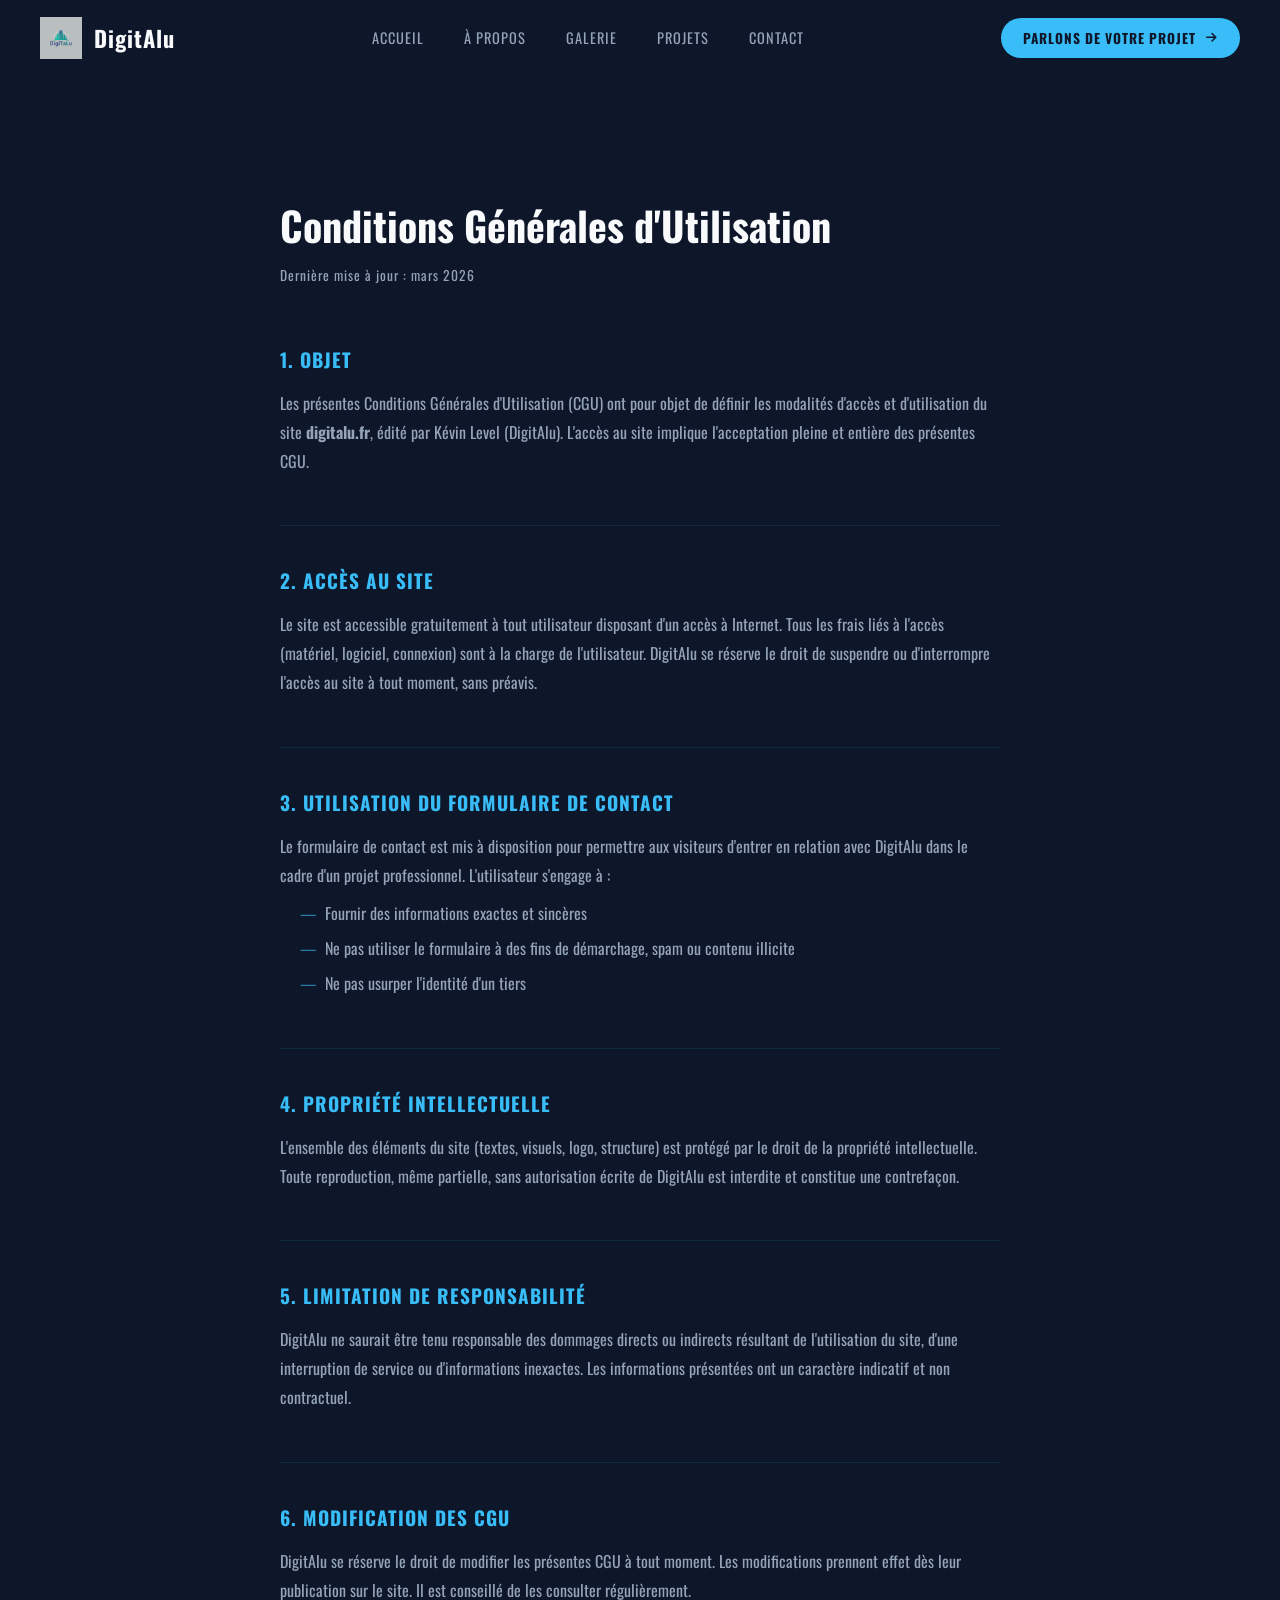
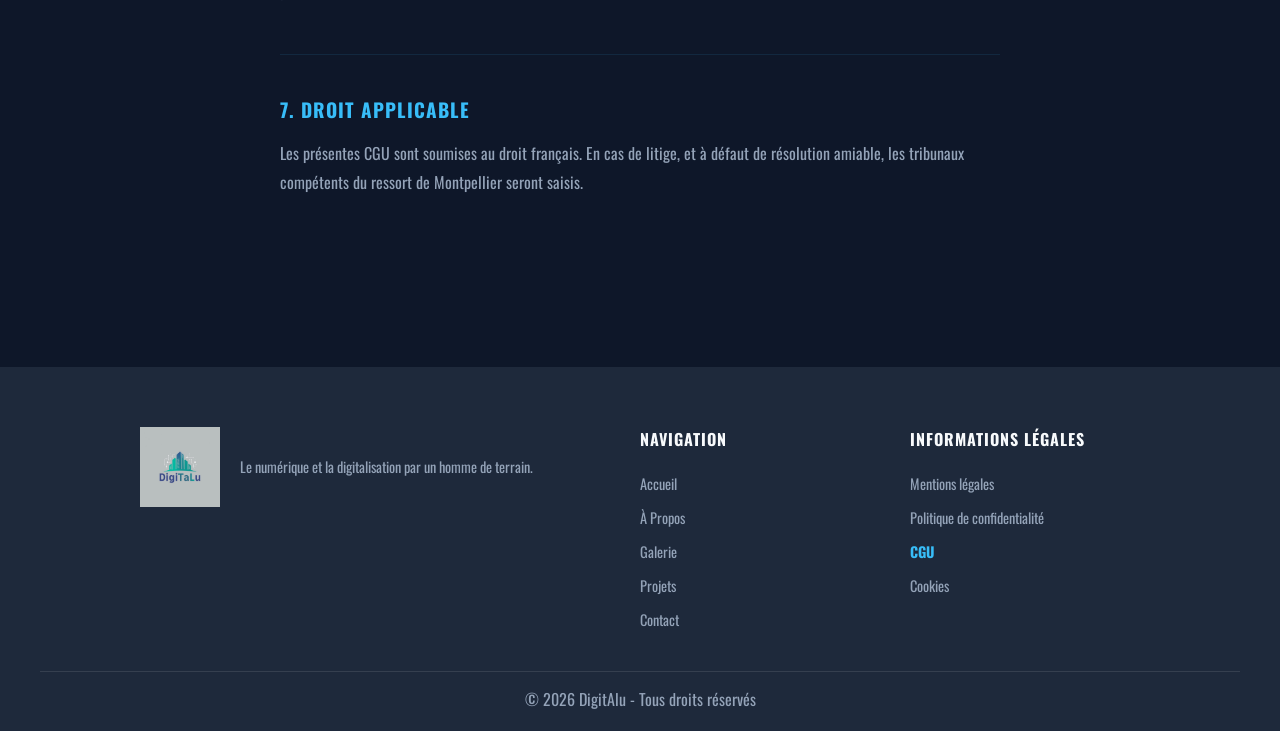
==== Info-Legales/cgu.html @ dfb1aac0 "mise a jour, creation Galerie et creation projet" ====
<!DOCTYPE html>
<html lang="fr">
  <head>
    <meta charset="UTF-8">
    <meta name="viewport" content="width=device-width, initial-scale=1.0">
    <meta name="description" content="Politique de confidentialité de DigitAlu">
    <title>Politique de Confidentialité - DigitAlu</title>
    <link href="https://fonts.googleapis.com/css2?family=Oswald:wght@400;700&display=swap" rel="stylesheet">
    <link rel="stylesheet" href="../Css/style.css">
    <link rel="stylesheet" href="https://cdnjs.cloudflare.com/ajax/libs/font-awesome/6.5.0/css/all.min.css">
    <script src="../Js/script.js" defer></script>
  </head>
<body>
<!-- NAVBAR -->
<header class="navbar" id="navbar">
    <div class="navbar-inner">
        <a href="../index.html" class="navbar-logo">
            <img src="../LOGO/logo-digitalu.png" alt="DigitAlu">
            <span class="navbar-logo-text">DigitAlu</span>
        </a>
        <nav class="navbar-nav">
            <a href="../index.html" class="nav-link">Accueil</a>
            <a href="../Pages/a-propos.html" class="nav-link">À Propos</a>
            <a href="../Pages/galerie.html" class="nav-link">Galerie</a>
            <a href="../Pages/projets.html" class="nav-link">Projets</a>
            <a href="../Pages/contact.html" class="nav-link">Contact</a>
        </nav>
        <div class="navbar-right">
            <a href="contact.html" class="navbar-cta">
                <span>Parlons de votre projet</span>
                <i class="fas fa-arrow-right"></i>
            </a>
            <button class="navbar-burger" id="navBurger" aria-label="Menu">
                <span></span><span></span><span></span>
            </button>
        </div>
    </div>
    <div class="navbar-mobile" id="navMobile">
        <a href="../index.html" class="nav-link-mobile">Accueil</a>
        <a href="../Pages/a-propos.html" class="nav-link-mobile">À Propos</a>
        <a href="../Pages/galerie.html" class="nav-link-mobile">Galerie</a>
        <a href="../Pages/projets.html" class="nav-link-mobile">Projets</a>
        <a href="../Pages/contact.html" class="nav-link-mobile">Contact</a>
        <a href="../Pages/contact.html" class="navbar-cta-mobile">Parlons de votre projet →</a>
    </div>
</header>

<main>
    <section class="legal-page">
        <h1>Conditions Générales d'Utilisation</h1>
        <p class="legal-date">Dernière mise à jour : mars 2026</p>
 
        <div class="legal-block">
            <h2>1. Objet</h2>
            <p>Les présentes Conditions Générales d'Utilisation (CGU) ont pour objet de définir les modalités d'accès et d'utilisation du site <strong>digitalu.fr</strong>, édité par Kévin Level (DigitAlu). L'accès au site implique l'acceptation pleine et entière des présentes CGU.</p>
        </div>
 
        <div class="legal-block">
            <h2>2. Accès au site</h2>
            <p>Le site est accessible gratuitement à tout utilisateur disposant d'un accès à Internet. Tous les frais liés à l'accès (matériel, logiciel, connexion) sont à la charge de l'utilisateur. DigitAlu se réserve le droit de suspendre ou d'interrompre l'accès au site à tout moment, sans préavis.</p>
        </div>
 
        <div class="legal-block">
            <h2>3. Utilisation du formulaire de contact</h2>
            <p>Le formulaire de contact est mis à disposition pour permettre aux visiteurs d'entrer en relation avec DigitAlu dans le cadre d'un projet professionnel. L'utilisateur s'engage à :</p>
            <ul>
                <li>Fournir des informations exactes et sincères</li>
                <li>Ne pas utiliser le formulaire à des fins de démarchage, spam ou contenu illicite</li>
                <li>Ne pas usurper l'identité d'un tiers</li>
            </ul>
        </div>
 
        <div class="legal-block">
            <h2>4. Propriété intellectuelle</h2>
            <p>L'ensemble des éléments du site (textes, visuels, logo, structure) est protégé par le droit de la propriété intellectuelle. Toute reproduction, même partielle, sans autorisation écrite de DigitAlu est interdite et constitue une contrefaçon.</p>
        </div>
 
        <div class="legal-block">
            <h2>5. Limitation de responsabilité</h2>
            <p>DigitAlu ne saurait être tenu responsable des dommages directs ou indirects résultant de l'utilisation du site, d'une interruption de service ou d'informations inexactes. Les informations présentées ont un caractère indicatif et non contractuel.</p>
        </div>
 
        <div class="legal-block">
            <h2>6. Modification des CGU</h2>
            <p>DigitAlu se réserve le droit de modifier les présentes CGU à tout moment. Les modifications prennent effet dès leur publication sur le site. Il est conseillé de les consulter régulièrement.</p>
        </div>
 
        <div class="legal-block">
            <h2>7. Droit applicable</h2>
            <p>Les présentes CGU sont soumises au droit français. En cas de litige, et à défaut de résolution amiable, les tribunaux compétents du ressort de Montpellier seront saisis.</p>
        </div>
    </section>
</main>

<footer>
  <div class="footer-grid">
    <div class="footer-brand">
      <img src="../LOGO/logo-digitalu.png" alt="Logo DigitAlu">
      <p>Le numérique et la digitalisation par un homme de terrain.</p>
    </div>
    <div class="footer-links">
      <h3>Navigation</h3>
      <ul>
        <li><a href="../index.html">Accueil</a></li>
        <li><a href="../Pages/a-propos.html">À Propos</a></li>
        <li><a href="../Pages/galerie.html">Galerie</a></li>
        <li><a href="../Pages/projets.html">Projets</a></li>
        <li><a href="../Pages/contact.html">Contact</a></li>
      </ul>
    </div>
    <div class="footer-legal">
      <h3>Informations légales</h3>
      <ul>
        <li><a href="mention-legales.html">Mentions légales</a></li>
        <li><a href="politique-confidentialite.html">Politique de confidentialité</a></li>
        <li><a href="cgu.html" class="active">CGU</a></li>
        <li><a href="cookies.html">Cookies</a></li>
      </ul>
    </div>
  </div>
  <div class="footer-bottom">
    <p>© 2026 DigitAlu - Tous droits réservés</p>
  </div>
</footer>

</body>
</html>
---- Css/style.css ----
/* ===== RÉINITIALISATION & BASE ===== */
* {
    margin: 0;
    padding: 0;
    box-sizing: border-box;
}

:root {
    --bg-primary: #0F172A;
    --bg-secondary: #1E293B;
    --accent: #38BDF8;
    --text-primary: #F8FAFC;
    --text-secondary: #94A3B8;
}

body {
    background-color: var(--bg-primary);
    color: var(--text-primary);
}

img {
    max-width: 100%;
    height: auto;
}

/* ===== NAVBAR ===== */
.navbar {
    position: fixed;
    top: 0;
    left: 0;
    right: 0;
    z-index: 999;
    padding: 0 40px;
    transition: all 0.4s ease;
    background: transparent;
}

.navbar.scrolled {
    background: rgba(15, 23, 42, 0.85);
    backdrop-filter: blur(20px);
    -webkit-backdrop-filter: blur(20px);
    border-bottom: 1px solid rgba(56, 189, 248, 0.15);
    box-shadow: 0 4px 30px rgba(0, 0, 0, 0.3);
}

.navbar-inner {
    display: flex;
    align-items: center;
    justify-content: space-between;
    height: 75px;
    max-width: 1200px;
    margin: 0 auto;
}

.navbar-logo {
    display: flex;
    align-items: center;
    gap: 12px;
    text-decoration: none;
    transition: opacity 0.3s ease;
}

.navbar-logo:hover { opacity: 0.8; }

.navbar-logo img {
    width: 42px;
    height: 42px;
    object-fit: contain;
}

.navbar-logo-text {
    font-family: 'Oswald', sans-serif;
    font-size: 1.4rem;
    font-weight: 700;
    color: var(--text-primary);
    letter-spacing: 1px;
}

.navbar-nav {
    display: flex;
    align-items: center;
    gap: 8px;
}

.nav-link {
    position: relative;
    font-family: 'Oswald', sans-serif;
    font-size: 0.9rem;
    letter-spacing: 1px;
    color: var(--text-secondary);
    text-decoration: none;
    padding: 8px 16px;
    border-radius: 8px;
    transition: all 0.3s ease;
    text-transform: uppercase;
}

.nav-link::after {
    content: '';
    position: absolute;
    bottom: 2px;
    left: 50%;
    transform: translateX(-50%);
    width: 0;
    height: 2px;
    background: var(--accent);
    border-radius: 2px;
    transition: width 0.3s ease;
}

.nav-link:hover {
    color: var(--text-primary);
    background: rgba(56, 189, 248, 0.08);
}

.nav-link:hover::after,
.nav-link.active::after { width: 60%; }

.nav-link.active { color: var(--text-primary); }

.navbar-right {
    display: flex;
    align-items: center;
    gap: 20px;
}

.navbar-cta {
    display: inline-flex;
    align-items: center;
    gap: 10px;
    font-family: 'Oswald', sans-serif;
    font-size: 0.85rem;
    font-weight: 700;
    letter-spacing: 1px;
    text-transform: uppercase;
    text-decoration: none;
    color: var(--bg-primary);
    background: var(--accent);
    padding: 10px 22px;
    border-radius: 30px;
    transition: all 0.3s ease;
    white-space: nowrap;
}

.navbar-cta i {
    font-size: 0.75rem;
    transition: transform 0.3s ease;
}

.navbar-cta:hover {
    background: #fff;
    box-shadow: 0 0 20px rgba(56, 189, 248, 0.5);
    transform: translateY(-2px);
}

.navbar-cta:hover i { transform: translateX(4px); }

.navbar-burger {
    display: none;
    flex-direction: column;
    gap: 5px;
    background: none;
    border: none;
    cursor: pointer;
    padding: 5px;
}

.navbar-burger span {
    display: block;
    width: 24px;
    height: 2px;
    background: var(--text-primary);
    border-radius: 2px;
    transition: all 0.3s ease;
}

.navbar-burger.open span:nth-child(1) { transform: translateY(7px) rotate(45deg); }
.navbar-burger.open span:nth-child(2) { opacity: 0; }
.navbar-burger.open span:nth-child(3) { transform: translateY(-7px) rotate(-45deg); }

.navbar-mobile {
    display: none;
    flex-direction: column;
    padding: 20px 0;
    border-top: 1px solid rgba(56, 189, 248, 0.15);
    animation: slideDown 0.3s ease;
}

.navbar-mobile.open { display: flex; }

@keyframes slideDown {
    from { opacity: 0; transform: translateY(-10px); }
    to { opacity: 1; transform: translateY(0); }
}

.nav-link-mobile {
    font-family: 'Oswald', sans-serif;
    font-size: 1.1rem;
    letter-spacing: 2px;
    text-transform: uppercase;
    text-decoration: none;
    color: var(--text-secondary);
    padding: 14px 20px;
    border-radius: 8px;
    transition: all 0.3s ease;
}

.nav-link-mobile:hover,
.nav-link-mobile.active {
    color: var(--text-primary);
    background: rgba(56, 189, 248, 0.08);
}

.navbar-cta-mobile {
    font-family: 'Oswald', sans-serif;
    font-size: 1rem;
    font-weight: 700;
    letter-spacing: 1px;
    text-decoration: none;
    color: var(--accent);
    padding: 14px 20px;
    margin-top: 10px;
    border: 1px solid var(--accent);
    border-radius: 30px;
    text-align: center;
    transition: all 0.3s ease;
}

.navbar-cta-mobile:hover {
    background: var(--accent);
    color: var(--bg-primary);
}

/* ===== MAIN ===== */
main {
    background-image: url('../Fond ecran/3d-rendering-abstract-building.jpg');
    background-size: cover;
    background-position: center;
    background-color: rgba(15, 23, 42, 0.7);
    background-blend-mode: overlay;
    background-attachment: fixed;
    padding-top: 75px;
}

/* ===== HERO ===== */
.hero {
    min-height: 80vh;
    display: flex;
    align-items: center;
    justify-content: center;
    padding-top: 75px;
}

.hero h1 {
    font-size: 3rem;
    font-family: 'Oswald', sans-serif;
    font-weight: 700;
    line-height: 1.3;
    text-align: center;
    color: var(--text-primary);
}

.hero-content {
    display: flex;
    flex-direction: column;
    align-items: center;
    max-width: 800px;
    text-align: center;
    padding: 40px;
    border-radius: 15px;
    border: 1px solid rgba(241, 241, 241, 0.8);
    background-color: rgba(30, 41, 59, 0.8);
    box-shadow: 0 4px 20px rgba(0, 0, 0, 0.3);
}

.hero-subtitle {
    font-size: 1.2rem;
    font-family: 'Oswald', sans-serif;
    color: var(--text-secondary);
    margin-top: 15px;
}

.btn-cta {
    display: inline-block;
    font-family: 'Oswald', sans-serif;
    margin-top: 40px;
    padding: 15px 35px;
    border: 2px solid transparent;
    background-color: lightslategray;
    color: var(--bg-primary);
    border-radius: 30px;
    text-decoration: none;
    font-weight: 700;
    font-size: 1rem;
    transition: all 0.3s ease;
}

.btn-cta:hover {
    background-color: transparent;
    border: 2px solid var(--accent);
    color: var(--accent);
}

.cta-section {
    display: flex;
    justify-content: center;
    padding: 60px 20px 80px;
}

/* ===== STATS ===== */
.stats {
    padding: 80px 40px;
    width: 100%;
}

.stats-grid {
    display: grid;
    grid-template-columns: repeat(4, 1fr);
    grid-auto-rows: 160px;
    justify-content: center;
    gap: 30px;
    max-width: 1000px;
    margin: 0 auto;
    width: 100%;
}

.stat-card:nth-child(1),
.stat-card:nth-child(2),
.stat-card:nth-child(3),
.stat-card:nth-child(4) {
    grid-column: span 2;
    grid-row: auto;
}

.stat-card {
    display: flex;
    flex-direction: column;
    justify-content: center;
    height: 100%;
    align-items: center;
    text-align: center;
    padding: 30px 20px;
    border-radius: 15px;
    border: 1px solid rgba(241, 241, 241, 0.8);
    transition: all 0.3s ease;
    background-color: rgba(30, 41, 59, 0.8);
    box-shadow: 0 4px 20px rgba(0, 0, 0, 0.3);
}

.stat-card:hover {
    box-shadow: 0 0 20px rgba(56, 189, 248, 0.3);
    transform: translateY(-10px);
    border-color: var(--accent);
}

.stat-icon { font-size: 2.5rem; margin-bottom: 15px; }

.stat-number {
    font-size: 1.8rem;
    font-family: 'Oswald', sans-serif;
    font-weight: 700;
    color: var(--text-primary);
}

.stat-label {
    font-size: 0.9rem;
    font-family: 'Oswald', sans-serif;
    color: var(--text-secondary);
    margin-top: 8px;
}

/* ===== SERVICES ===== */
.services {
    padding: 80px 40px;
    width: 100%;
}

.services h2 {
    font-family: 'Oswald', sans-serif;
    font-size: 2rem;
    text-align: center;
    margin-bottom: 50px;
    color: var(--text-primary);
}

.service-grid {
    display: grid;
    grid-template-columns: repeat(4, 1fr);
    grid-auto-rows: minmax(200px, auto);
    gap: 30px;
    max-width: 1000px;
    margin: 0 auto;
    width: 100%;
}

.service-card:nth-child(1) { grid-column: span 2; }
.service-card:nth-child(2) { grid-row: span 2; }
.service-card:nth-child(3) { grid-row: span 2; }
.service-card:nth-child(4) { grid-column: span 2; }

.service-card {
    display: flex;
    flex-direction: column;
    justify-content: center;
    align-items: center;
    text-align: center;
    height: 100%;
    padding: 30px 20px;
    border-radius: 15px;
    border: 1px solid rgba(241, 241, 241, 0.8);
    transition: all 0.3s ease;
    background-color: rgba(30, 41, 59, 0.8);
    box-shadow: 0 4px 20px rgba(0, 0, 0, 0.3);
}

.service-card:hover {
    box-shadow: 0 0 20px rgba(56, 189, 248, 0.3);
    transform: translateY(-10px);
    border-color: var(--accent);
}

.service-icon { font-size: 2.5rem; margin-bottom: 15px; }

.service-card h3 {
    font-family: 'Oswald', sans-serif;
    font-size: 1.2rem;
    color: var(--text-primary);
    margin-bottom: 10px;
}

.service-card p {
    font-family: 'Oswald', sans-serif;
    font-size: 0.9rem;
    color: var(--text-secondary);
    line-height: 1.6;
}

.service-card a {
    text-decoration: none;
    color: var(--text-primary);
    font-weight: bold;
    display: inline-block;
    margin-top: 10px;
    transition: 0.3s;
}

.service-card a:hover {
    color: #ffffff;
    transform: translate(5px);
}

.service-link {
    text-decoration: none;
    color: var(--text-primary);
    font-weight: bold;
    display: inline-flex;
    align-items: center;
    gap: 8px;
    transition: 0.3s;
}

.service-link:hover {
    color: #fff;
    transform: translateX(5px);
}

/* ===== FOOTER ===== */
footer {
    background-color: var(--bg-secondary);
    padding: 60px 40px 20px;
}

.footer-grid {
    display: grid;
    align-items: start;
    grid-template-columns: 2fr 1fr 1fr;
    gap: 40px;
    max-width: 1000px;
    margin: 0 auto;
}

.footer-brand {
    display: flex;
    flex-direction: row;
    align-items: center;
    gap: 20px;
}

.footer-brand img {
    width: 80px;
    height: 80px;
    object-fit: contain;
}

.footer-brand p {
    color: var(--text-secondary);
    font-family: 'Oswald', sans-serif;
    font-size: 0.9rem;
    line-height: 1.6;
}

.footer-links h3,
.footer-legal h3 {
    color: var(--text-primary);
    font-family: 'Oswald', sans-serif;
    font-size: 1rem;
    margin-bottom: 20px;
    text-transform: uppercase;
    letter-spacing: 1px;
}

.footer-links ul,
.footer-legal ul {
    list-style: none;
    font-family: 'Oswald', sans-serif;
    display: flex;
    flex-direction: column;
    gap: 10px;
}

.footer-links a,
.footer-legal a {
    color: var(--text-secondary);
    text-decoration: none;
    font-size: 0.9rem;
    transition: color 0.3s ease;
}

.footer-links a:hover,
.footer-legal a:hover { color: var(--accent); }

.footer-links ul li a.active,
.footer-legal ul li a.active {
    color: var(--accent);
    font-weight: 700;
    text-decoration: none;
}

.footer-bottom {
    text-align: center;
    font-family: 'Oswald', sans-serif;
    padding-top: 15px;
    margin-top: 40px;
    color: var(--text-secondary);
    border-top: 1px solid rgba(255, 255, 255, 0.1);
}

/* ===== CONTACT ===== */
.contact {
    display: flex;
    flex-direction: column;
    align-items: center;
    padding: 120px 20px 40px;
    min-height: 80vh;
    font-family: 'Oswald', sans-serif;
}

#contactForm {
    width: 100%;
    max-width: 600px;
    padding: 40px;
    border-radius: 15px;
    border: 1px solid rgba(255, 255, 255, 0.1);
    box-shadow: 0 10px 30px rgba(0, 0, 0, 0.5);
}

.input-group {
    font-family: 'Oswald', sans-serif;
    position: relative;
    width: 100%;
    margin-bottom: 35px;
}

.input-group textarea {
    width: 100%;
    padding: 15px;
    min-height: 150px;
    overflow-y: hidden;
    resize: none;
    display: block;
    box-sizing: border-box;
}

.input-group input,
.input-group textarea,
.input-group select {
    width: 100%;
    padding: 15px;
    border: 1px solid rgba(255, 255, 255, 0.1);
    border-radius: 8px;
    color: black;
    font-size: 1rem;
    outline: none;
    transition: 0.3s ease;
    font-family: 'Oswald', sans-serif;
}

.input-group label {
    position: absolute;
    left: 15px;
    top: 50%;
    transform: translateY(-50%);
    color: #94A3B8;
    font-size: 1rem;
    transition: all 0.3s ease;
    pointer-events: none;
}

.input-group textarea ~ label { top: 25px; }

.input-group input:focus ~ label,
.input-group input:not(:placeholder-shown) ~ label,
.input-group textarea:focus ~ label,
.input-group textarea:not(:placeholder-shown) ~ label,
.input-group select:focus ~ label,
.input-group select:not([value=""]):valid ~ label {
    top: -12px;
    left: 10px;
    font-size: 1rem;
    color: white;
    padding: 0 5px;
}

#contactForm input:focus,
#contactForm select:focus,
#contactForm textarea:focus {
    outline: none;
    border-color: var(--accent);
    box-shadow: 0 0 8px rgba(56, 189, 248, 0.3);
}

#contactForm .input-group:last-child {
    display: flex;
    justify-content: center;
}

.btn-contact {
    position: relative;
    width: 200px;
    height: 80px;
    overflow: visible;
    transition: all 0.3s ease;
}

.btn-contact:hover {
    font-size: 0;
    background-color: transparent;
    border: none;
}

.btn-contact:hover::after {
    content: '✉️';
    font-size: 4rem;
    position: absolute;
    top: 50%;
    left: 50%;
    transform: translate(-50%, -50%);
}

.btn-text { transition: opacity 0.3s ease; }
.btn-contact:hover .btn-text { opacity: 0; }
.btn-contact.sending::after { display: none; }
.btn-contact.sending:hover::after { display: none; }
.btn-contact.sent:hover::after { display: none; }
.btn-contact.sent:hover .btn-text { opacity: 1; }
.btn-contact.sent:hover { font-size: 1rem; background-color: lightslategray; border: 2px solid transparent; }
.btn-contact.sending { background-color: transparent; border: none; }
.btn-contact.sent { background-color: lightslategray; border: 2px solid transparent; font-size: 1rem; }

.rgpd-group {
    display: flex;
    flex-direction: row;
    align-items: flex-start;
    gap: 10px;
}

.rgpd-group input[type="checkbox"] {
    appearance: none;
    width: 16px;
    height: 16px;
    min-width: 16px;
    border: 2px solid var(--accent);
    border-radius: 5px;
    cursor: pointer;
    margin-top: 2px;
    transition: all 0.3s ease;
}

.rgpd-group input[type="checkbox"]:checked {
    background-color: var(--accent);
    border-color: var(--accent);
}

.rgpd-group input[type="checkbox"]:checked::after {
    content: '\2713';
    display: flex;
    justify-content: center;
    align-items: center;
    color: var(--bg-primary);
    font-size: 12px;
    font-weight: bold;
    line-height: 16px;
    text-align: center;
}

.rgpd-group label {
    position: static;
    transform: none;
    font-size: 0.85rem;
    color: var(--text-secondary);
    cursor: pointer;
}

/* ===== A PROPOS ===== */
.accent { color: var(--accent); }

.about-hero {
    display: grid;
    grid-template-columns: 1fr 1fr;
    gap: 60px;
    align-items: center;
    padding: 80px 60px;
    max-width: 1200px;
    margin: 0 auto;
}

.about-hero-tag {
    font-family: 'Oswald', sans-serif;
    font-size: 0.8rem;
    letter-spacing: 4px;
    text-transform: uppercase;
    color: var(--accent);
    margin-bottom: 20px;
    border: 1px solid rgba(56, 189, 248, 0.3);
    display: inline-block;
    padding: 6px 14px;
    border-radius: 20px;
}

.about-hero-content h1 {
    font-family: 'Oswald', sans-serif;
    font-size: 2.8rem;
    font-weight: 700;
    line-height: 1.2;
    color: var(--text-primary);
    margin-bottom: 20px;
}

.about-hero-content p {
    font-family: 'Oswald', sans-serif;
    font-size: 1rem;
    color: var(--text-secondary);
    line-height: 1.8;
    margin-bottom: 40px;
}

.about-hero-stats {
    display: flex;
    align-items: center;
    gap: 25px;
}

.about-stat {
    display: flex;
    flex-direction: column;
    align-items: center;
}

.about-stat-number {
    font-family: 'Oswald', sans-serif;
    font-size: 2.5rem;
    font-weight: 700;
    color: var(--accent);
}

.about-stat-label {
    font-family: 'Oswald', sans-serif;
    font-size: 0.75rem;
    color: var(--text-secondary);
    text-transform: uppercase;
    letter-spacing: 1px;
}

.about-stat-divider {
    width: 1px;
    height: 40px;
    background: rgba(56, 189, 248, 0.3);
}

.about-hero-visual {
    display: grid;
    grid-template-columns: 1fr 1fr;
    gap: 15px;
}

.about-hero-card {
    display: flex;
    flex-direction: column;
    align-items: center;
    justify-content: center;
    text-align: center;
    padding: 25px 15px;
    border-radius: 15px;
    border: 1px solid rgba(255, 255, 255, 0.1);
    background: rgba(30, 41, 59, 0.8);
    transition: all 0.3s ease;
    gap: 8px;
}

.about-hero-card:hover {
    transform: translateY(-5px);
    border-color: var(--accent);
    box-shadow: 0 0 20px rgba(56, 189, 248, 0.2);
}

.accent-card {
    background: rgba(56, 189, 248, 0.1);
    border-color: rgba(56, 189, 248, 0.3);
}

.about-card-icon { font-size: 2rem; }

.about-hero-card p {
    font-family: 'Oswald', sans-serif;
    font-size: 0.85rem;
    color: var(--text-primary);
    font-weight: 600;
}

.about-hero-card span {
    font-family: 'Oswald', sans-serif;
    font-size: 0.75rem;
    color: var(--accent);
}

.about-vision-new {
    padding: 80px 60px;
    background: rgba(56, 189, 248, 0.05);
    border-top: 1px solid rgba(56, 189, 248, 0.1);
    border-bottom: 1px solid rgba(56, 189, 248, 0.1);
}

.vision-quote {
    max-width: 800px;
    margin: 0 auto;
    text-align: center;
    position: relative;
}

.vision-quote-mark {
    font-family: 'Oswald', sans-serif;
    font-size: 8rem;
    color: var(--accent);
    opacity: 0.2;
    line-height: 0.5;
    margin-bottom: 20px;
}

.vision-quote p {
    font-family: 'Oswald', sans-serif;
    font-size: 1.3rem;
    color: var(--text-primary);
    line-height: 1.8;
    margin-bottom: 30px;
}

.vision-quote strong { color: var(--accent); }

.vision-signature {
    font-family: 'Oswald', sans-serif;
    font-size: 0.9rem;
    color: var(--text-secondary);
    letter-spacing: 2px;
}

.about-timeline {
    padding: 80px 60px;
    max-width: 900px;
    margin: 0 auto;
}

.about-timeline h2 {
    font-family: 'Oswald', sans-serif;
    font-size: 2rem;
    color: var(--text-primary);
    text-align: center;
    margin-bottom: 60px;
}

.timeline {
    position: relative;
    padding-left: 40px;
}

.timeline::before {
    content: '';
    position: absolute;
    left: 10px;
    top: 0;
    bottom: 0;
    width: 2px;
    background: linear-gradient(to bottom, var(--accent), rgba(56, 189, 248, 0.1));
}

.timeline-item {
    position: relative;
    margin-bottom: 50px;
}

.timeline-dot {
    position: absolute;
    left: -35px;
    top: 5px;
    width: 14px;
    height: 14px;
    border-radius: 50%;
    background: var(--bg-secondary);
    border: 2px solid var(--accent);
    transition: all 0.3s ease;
}

.timeline-dot.active {
    background: var(--accent);
    box-shadow: 0 0 15px rgba(56, 189, 248, 0.6);
}

.timeline-item:hover .timeline-dot {
    background: var(--accent);
    box-shadow: 0 0 10px rgba(56, 189, 248, 0.4);
}

.timeline-date {
    font-family: 'Oswald', sans-serif;
    font-size: 0.8rem;
    letter-spacing: 2px;
    color: var(--accent);
    text-transform: uppercase;
    margin-bottom: 8px;
    display: block;
}

.timeline-content h3 {
    font-family: 'Oswald', sans-serif;
    font-size: 1.2rem;
    color: var(--text-primary);
    margin-bottom: 10px;
}

.timeline-content p {
    font-family: 'Oswald', sans-serif;
    font-size: 0.9rem;
    color: var(--text-secondary);
    line-height: 1.7;
}

/* ===== COMPÉTENCES ===== */
.competence {
    font-family: 'Oswald', sans-serif;
    padding: 80px 40px;
    width: 100%;
    max-width: 1200px;
    margin: 0 auto;
}

.competence h2 {
    font-size: 2.5rem;
    text-align: center;
    width: 100%;
    margin-bottom: 50px;
    display: block;
}

.competence-group { margin-bottom: 60px; }

.competence h3 {
    font-family: 'Oswald', sans-serif;
    font-size: 1.2rem;
    color: var(--text-secondary);
    letter-spacing: 2px;
    text-transform: uppercase;
    margin-bottom: 30px;
    text-align: center;
}

.competence-grid {
    display: grid;
    grid-template-columns: repeat(4, 1fr);
    gap: 30px;
    max-width: 700px;
    margin: 0 auto;
}

.competence-wrapper {
    display: flex;
    flex-direction: column;
    align-items: center;
    gap: 10px;
}

.competence-wrapper p {
    font-family: 'Oswald', sans-serif;
    font-size: 0.75rem;
    color: var(--text-secondary);
    letter-spacing: 1px;
    text-align: center;
}

.competence-card {
    display: flex;
    justify-content: center;
    align-items: center;
    height: 90px;
    width: 90px;
    border-radius: 50%;
    border: 1px solid rgba(56, 189, 248, 0.2);
    transition: all 0.3s ease;
    background: linear-gradient(135deg, rgba(56, 189, 248, 0.1), rgba(30, 41, 59, 0.9));
}

.competence-card i { font-size: 36px; }

.competence-card:hover {
    box-shadow: 0 0 20px rgba(56, 189, 248, 0.3);
    transform: translateY(-5px);
    border-color: var(--accent);
}

.work-grid {
    display: grid;
    grid-template-columns: repeat(5, 1fr);
    gap: 30px;
    max-width: 900px;
    margin: 0 auto;
}

.work-wrapper {
    display: flex;
    flex-direction: column;
    align-items: center;
    gap: 10px;
}

.work-wrapper p {
    font-family: 'Oswald', sans-serif;
    font-size: 0.7rem;
    color: var(--text-secondary);
    letter-spacing: 1px;
    text-align: center;
}

.work-card {
    display: flex;
    justify-content: center;
    align-items: center;
    height: 90px;
    width: 90px;
    border-radius: 50%;
    border: 1px solid rgba(56, 189, 248, 0.2);
    transition: all 0.3s ease;
    background: linear-gradient(135deg, rgba(56, 189, 248, 0.1), rgba(30, 41, 59, 0.9));
    overflow: hidden;
}

.work-card img {
    width: 50px;
    height: 50px;
    object-fit: contain;
}

.work-card:hover {
    box-shadow: 0 0 20px rgba(56, 189, 248, 0.3);
    transform: translateY(-5px);
    border-color: var(--accent);
}

/* ===== BURGER (ancien) ===== */
.burger-menu {
    display: none;
    background: none;
    border: none;
    cursor: pointer;
    padding: 10px;
    z-index: 1100;
}

.burger-line {
    display: block;
    width: 30px;
    height: 3px;
    margin: 6px auto;
    background-color: var(--text-primary);
    border-radius: 3px;
    transition: all 0.3s ease-in-out;
}

/* ===== GALERIE ===== */
.galerie-page {
    padding: 120px 40px 80px;
    max-width: 1200px;
    margin: 0 auto;
}

.galerie-header {
    text-align: center;
    margin-bottom: 60px;
}

.galerie-header h1 {
    font-family: 'Oswald', sans-serif;
    font-size: 2.5rem;
    color: var(--text-primary);
    margin-bottom: 15px;
}

.galerie-header p {
    font-family: 'Oswald', sans-serif;
    font-size: 1rem;
    color: var(--text-secondary);
    max-width: 600px;
    margin: 0 auto;
    line-height: 1.7;
}

.galerie-filtres {
    display: flex;
    flex-wrap: wrap;
    justify-content: center;
    gap: 10px;
    margin-bottom: 50px;
}

.filtre-btn {
    font-family: 'Oswald', sans-serif;
    font-size: 0.85rem;
    letter-spacing: 2px;
    text-transform: uppercase;
    padding: 10px 24px;
    border: 1px solid rgba(56, 189, 248, 0.3);
    background: transparent;
    color: var(--text-secondary);
    cursor: pointer;
    border-radius: 30px;
    transition: all 0.3s ease;
}

.filtre-btn:hover,
.filtre-btn.actif {
    background: var(--accent);
    border-color: var(--accent);
    color: var(--bg-primary);
}

.galerie-grid {
    columns: 3;
    column-gap: 20px;
}

.galerie-item {
    break-inside: avoid;
    margin-bottom: 20px;
    position: relative;
    overflow: hidden;
    border-radius: 8px;
    cursor: pointer;
    border: 1px solid rgba(255, 255, 255, 0.05);
    transition: transform 0.3s ease, box-shadow 0.3s ease;
}

.galerie-item:hover {
    transform: translateY(-4px);
    box-shadow: 0 10px 40px rgba(56, 189, 248, 0.2);
}

.galerie-item img {
    width: 100%;
    height: auto;
    display: block;
    transition: transform 0.4s ease;
}

.galerie-item:hover img { transform: scale(1.04); }

.galerie-overlay {
    position: absolute;
    inset: 0;
    background: linear-gradient(to top, rgba(15, 23, 42, 0.95) 0%, transparent 60%);
    opacity: 0;
    transition: opacity 0.3s ease;
    display: flex;
    flex-direction: column;
    justify-content: flex-end;
    padding: 20px;
}

.galerie-item:hover .galerie-overlay { opacity: 1; }

.galerie-overlay-titre {
    font-family: 'Oswald', sans-serif;
    font-size: 0.95rem;
    color: var(--text-primary);
    letter-spacing: 1px;
    margin-bottom: 6px;
}

.galerie-overlay-tag {
    font-family: 'Oswald', sans-serif;
    font-size: 0.7rem;
    letter-spacing: 3px;
    text-transform: uppercase;
    color: var(--accent);
}

.galerie-overlay-icon {
    position: absolute;
    top: 15px;
    right: 15px;
    width: 36px;
    height: 36px;
    background: rgba(56, 189, 248, 0.2);
    border: 1px solid var(--accent);
    border-radius: 50%;
    display: flex;
    align-items: center;
    justify-content: center;
    color: var(--accent);
    font-size: 0.8rem;
}

.galerie-item.hidden { display: none; }

.lightbox {
    position: fixed;
    inset: 0;
    background: rgba(0, 0, 0, 0.95);
    z-index: 9999;
    display: none;
    align-items: center;
    justify-content: center;
    padding: 20px;
}

.lightbox.open { display: flex; }

.lightbox-inner {
    position: relative;
    max-width: 1000px;
    width: 100%;
    text-align: center;
}

.lightbox-img {
    max-height: 80vh;
    max-width: 100%;
    border-radius: 8px;
    object-fit: contain;
    border: 1px solid rgba(56, 189, 248, 0.2);
}

.lightbox-info { margin-top: 20px; }

.lightbox-titre {
    font-family: 'Oswald', sans-serif;
    font-size: 1.2rem;
    color: var(--text-primary);
    letter-spacing: 2px;
}

.lightbox-tag {
    font-family: 'Oswald', sans-serif;
    font-size: 0.75rem;
    letter-spacing: 3px;
    text-transform: uppercase;
    color: var(--accent);
    margin-top: 6px;
}

.lightbox-close {
    position: fixed;
    top: 20px;
    right: 25px;
    background: none;
    border: 1px solid rgba(255, 255, 255, 0.2);
    color: white;
    font-size: 1.2rem;
    width: 40px;
    height: 40px;
    border-radius: 50%;
    cursor: pointer;
    display: flex;
    align-items: center;
    justify-content: center;
    transition: all 0.3s ease;
}

.lightbox-close:hover {
    border-color: var(--accent);
    color: var(--accent);
}

.lightbox-nav {
    position: fixed;
    top: 50%;
    transform: translateY(-50%);
    background: rgba(56, 189, 248, 0.1);
    border: 1px solid rgba(56, 189, 248, 0.3);
    color: white;
    font-size: 1.2rem;
    width: 48px;
    height: 48px;
    border-radius: 50%;
    cursor: pointer;
    display: flex;
    align-items: center;
    justify-content: center;
    transition: all 0.3s ease;
}

.lightbox-nav:hover {
    background: var(--accent);
    color: var(--bg-primary);
}

.lightbox-prev { left: 20px; }
.lightbox-next { right: 20px; }

.lightbox-compteur {
    font-family: 'Oswald', sans-serif;
    font-size: 0.8rem;
    color: var(--text-secondary);
    letter-spacing: 2px;
    margin-top: 10px;
}

.galerie-vide {
    display: none;
    text-align: center;
    padding: 60px 20px;
    color: var(--text-secondary);
    font-family: 'Oswald', sans-serif;
    letter-spacing: 2px;
}

/* ===== PROJETS ===== */
.projets-page {
    padding: 120px 40px 80px;
    max-width: 1100px;
    margin: 0 auto;
}

.projets-header {
    text-align: center;
    margin-bottom: 70px;
}

.projets-header h1 {
    font-family: 'Oswald', sans-serif;
    font-size: 2.5rem;
    color: var(--text-primary);
    margin-bottom: 15px;
}

.projets-header p {
    font-family: 'Oswald', sans-serif;
    font-size: 1rem;
    color: var(--text-secondary);
    line-height: 1.7;
}

.projets-grid {
    display: flex;
    flex-direction: column;
    gap: 80px;
}

.projet-card {
    display: grid;
    grid-template-columns: 1.2fr 1fr;
    gap: 50px;
    align-items: center;
}

.projet-card:nth-child(even) { direction: rtl; }
.projet-card:nth-child(even) > * { direction: ltr; }

.projet-mockup {
    border-radius: 12px;
    overflow: hidden;
    border: 1px solid rgba(56, 189, 248, 0.2);
    box-shadow: 0 20px 60px rgba(0, 0, 0, 0.4);
    transition: transform 0.3s ease, box-shadow 0.3s ease;
}

.projet-mockup:hover {
    transform: translateY(-6px);
    box-shadow: 0 30px 80px rgba(56, 189, 248, 0.15);
}

.mockup-barre {
    display: flex;
    align-items: center;
    gap: 6px;
    padding: 10px 15px;
    background: rgba(30, 41, 59, 0.95);
    border-bottom: 1px solid rgba(56, 189, 248, 0.1);
}

.mockup-barre span {
    width: 10px;
    height: 10px;
    border-radius: 50%;
}

.mockup-barre span:nth-child(1) { background: #ff5f57; }
.mockup-barre span:nth-child(2) { background: #febc2e; }
.mockup-barre span:nth-child(3) { background: #28c840; }

.mockup-url {
    font-family: 'Oswald', sans-serif;
    font-size: 0.7rem;
    color: var(--text-secondary);
    letter-spacing: 1px;
    margin-left: 10px;
    background: rgba(15, 23, 42, 0.8);
    padding: 3px 12px;
    border-radius: 20px;
    flex: 1;
}

.projet-mockup img {
    width: 100%;
    height: auto;
    display: block;
}

.mockup-wip {
    height: 250px;
    display: flex;
    align-items: center;
    justify-content: center;
    background: rgba(56, 189, 248, 0.03);
}

.wip-contenu {
    text-align: center;
    color: var(--text-secondary);
}

.wip-contenu i {
    font-size: 3rem;
    color: var(--accent);
    margin-bottom: 15px;
    display: block;
    animation: float 3s ease-in-out infinite;
}

@keyframes float {
    0%, 100% { transform: translateY(0); }
    50% { transform: translateY(-10px); }
}

.wip-contenu p {
    font-family: 'Oswald', sans-serif;
    font-size: 0.9rem;
    letter-spacing: 3px;
    text-transform: uppercase;
}

.projet-info {
    display: flex;
    flex-direction: column;
    gap: 20px;
}

.projet-badges {
    display: flex;
    flex-wrap: wrap;
    gap: 8px;
}

.badge {
    font-family: 'Oswald', sans-serif;
    font-size: 0.7rem;
    letter-spacing: 2px;
    text-transform: uppercase;
    padding: 4px 12px;
    border: 1px solid rgba(56, 189, 248, 0.4);
    color: var(--accent);
    border-radius: 20px;
}

.badge.wip {
    border-color: rgba(255, 107, 53, 0.4);
    color: #FF6B35;
}

.projet-info h2 {
    font-family: 'Oswald', sans-serif;
    font-size: 2rem;
    font-weight: 700;
    color: var(--text-primary);
    letter-spacing: 2px;
}

.projet-info p {
    font-family: 'Oswald', sans-serif;
    font-size: 0.95rem;
    color: var(--text-secondary);
    line-height: 1.8;
}

.projet-compat {
    display: flex;
    gap: 15px;
    flex-wrap: wrap;
}

.projet-compat span {
    font-family: 'Oswald', sans-serif;
    font-size: 0.8rem;
    letter-spacing: 1px;
    color: var(--text-secondary);
    display: flex;
    align-items: center;
    gap: 6px;
}

.projet-compat i {
    color: var(--accent);
    font-size: 1rem;
}

.btn-projet {
    display: inline-flex;
    align-items: center;
    gap: 10px;
    font-family: 'Oswald', sans-serif;
    font-size: 0.85rem;
    letter-spacing: 2px;
    text-transform: uppercase;
    text-decoration: none;
    color: var(--bg-primary);
    background: var(--accent);
    padding: 12px 28px;
    border-radius: 30px;
    transition: all 0.3s ease;
    width: fit-content;
}

.btn-projet:hover {
    background: #fff;
    box-shadow: 0 0 20px rgba(56, 189, 248, 0.4);
    transform: translateY(-2px);
}

.btn-projet-wip {
    background: transparent;
    border: 1px solid rgba(255, 107, 53, 0.4);
    color: #FF6B35;
}

.btn-projet-wip:hover {
    background: rgba(255, 107, 53, 0.1);
    box-shadow: 0 0 20px rgba(255, 107, 53, 0.2);
    color: #FF6B35;
}

/* ===== SLIDER ===== */
.slider {
    position: relative;
    overflow: hidden;
}

.slider-track {
    display: flex;
    transition: transform 0.4s ease;
}

.slider-track img {
    min-width: 100%;
    height: auto;
    display: block;
}

.slider-prev,
.slider-next {
    position: absolute;
    top: 50%;
    transform: translateY(-50%);
    background: rgba(15, 23, 42, 0.8);
    border: 1px solid rgba(56, 189, 248, 0.3);
    color: white;
    width: 36px;
    height: 36px;
    border-radius: 50%;
    cursor: pointer;
    display: flex;
    align-items: center;
    justify-content: center;
    font-size: 0.8rem;
    transition: all 0.3s ease;
    z-index: 2;
}

.slider-prev { left: 10px; }
.slider-next { right: 10px; }

.slider-prev:hover,
.slider-next:hover {
    background: var(--accent);
    border-color: var(--accent);
    color: var(--bg-primary);
}

.slider-dots {
    position: absolute;
    bottom: 10px;
    left: 50%;
    transform: translateX(-50%);
    display: flex;
    gap: 6px;
    z-index: 2;
}

.dot {
    width: 8px;
    height: 8px;
    border-radius: 50%;
    background: rgba(255, 255, 255, 0.3);
    cursor: pointer;
    transition: all 0.3s ease;
}

.dot.actif {
    background: var(--accent);
    transform: scale(1.2);
}

/* ===== PAGES LÉGALES ===== */
.legal-page {
    max-width: 800px;
    margin: 0 auto;
    padding: 120px 40px 80px;
    font-family: 'Oswald', sans-serif;
}

.legal-page h1 {
    font-size: 2.5rem;
    color: var(--text-primary);
    margin-bottom: 10px;
}

.legal-date {
    font-size: 0.85rem;
    color: var(--text-secondary);
    margin-bottom: 60px;
    letter-spacing: 1px;
}

.legal-block {
    margin-bottom: 40px;
    padding-bottom: 40px;
    border-bottom: 1px solid rgba(56, 189, 248, 0.1);
}

.legal-block:last-child { border-bottom: none; }

.legal-block h2 {
    font-size: 1.2rem;
    color: var(--accent);
    margin-bottom: 15px;
    letter-spacing: 1px;
    text-transform: uppercase;
}

.legal-block p {
    color: var(--text-secondary);
    line-height: 1.8;
    margin-bottom: 10px;
}

.legal-block ul {
    list-style: none;
    margin: 10px 0;
    padding-left: 20px;
}

.legal-block ul li {
    color: var(--text-secondary);
    line-height: 1.8;
    padding-left: 25px;
    margin-bottom: 6px;
    position: relative;
}

.legal-block ul li::before {
    content: '—';
    position: absolute;
    left: 0;
    color: var(--accent);
    opacity: 0.6;
}

.legal-block a {
    color: var(--accent);
    text-decoration: none;
    transition: opacity 0.3s ease;
}

.legal-block a:hover { opacity: 0.7; }

/* ===== MEDIA QUERIES ===== */
@media (max-width: 1024px) {
    .stats-grid,
    .service-grid,
    .competence-grid {
        grid-template-columns: repeat(2, 1fr);
        max-width: 600px;
    }

    .work-grid {
        grid-template-columns: repeat(3, 1fr);
        margin-top: 40px;
    }

    .galerie-grid { columns: 2; }
}

@media (max-width: 768px) {
    .navbar-nav,
    .navbar-cta { display: none; }

    .navbar-burger { display: flex; }

    .navbar {
        background: rgba(15, 23, 42, 0.95);
        backdrop-filter: blur(20px);
    }

    .about-hero {
        grid-template-columns: 1fr;
        padding: 40px 20px;
    }

    .about-vision-new { padding: 60px 20px; }
    .about-timeline { padding: 60px 20px; }
    .vision-quote p { font-size: 1rem; }

    .projet-card {
        grid-template-columns: 1fr;
        gap: 30px;
    }

    .projet-card:nth-child(even) { direction: ltr; }

    .projets-page { padding: 100px 20px 60px; }
    .projets-grid { gap: 60px; }
}

@media (max-width: 600px) {
    .galerie-page { padding: 100px 20px 60px; }
    .galerie-grid { columns: 1; }
    .galerie-header h1 { font-size: 1.8rem; }
    .lightbox-nav { display: none; }
}

@media (max-width: 480px) {
    .hero h1 { font-size: 1.5rem; }

    .hero-content {
        width: 90%;
        margin: 0 auto;
    }

    .hero-subtitle { font-size: 1rem; }

    .stats-grid,
    .service-grid,
    .competence-grid { grid-template-columns: 1fr; }

    .work-grid { grid-template-columns: repeat(2, 1fr); }

    .footer-grid { grid-template-columns: 1fr; }

    .service-card:nth-child(1),
    .service-card:nth-child(2),
    .service-card:nth-child(3),
    .service-card:nth-child(4) {
        grid-column: span 1;
        grid-row: span 1;
    }

    .service-grid { grid-template-columns: 1fr; }
    .competence h3 { margin-bottom: 20px; }
    .competence-grid { grid-auto-rows: auto; }
    .about-hero { padding-top: 80px; }
    .about-hero-content h1 { font-size: 2rem; }
    .about-hero-visual { grid-template-columns: 1fr 1fr; }
    .about-hero-stats { gap: 15px; }
}
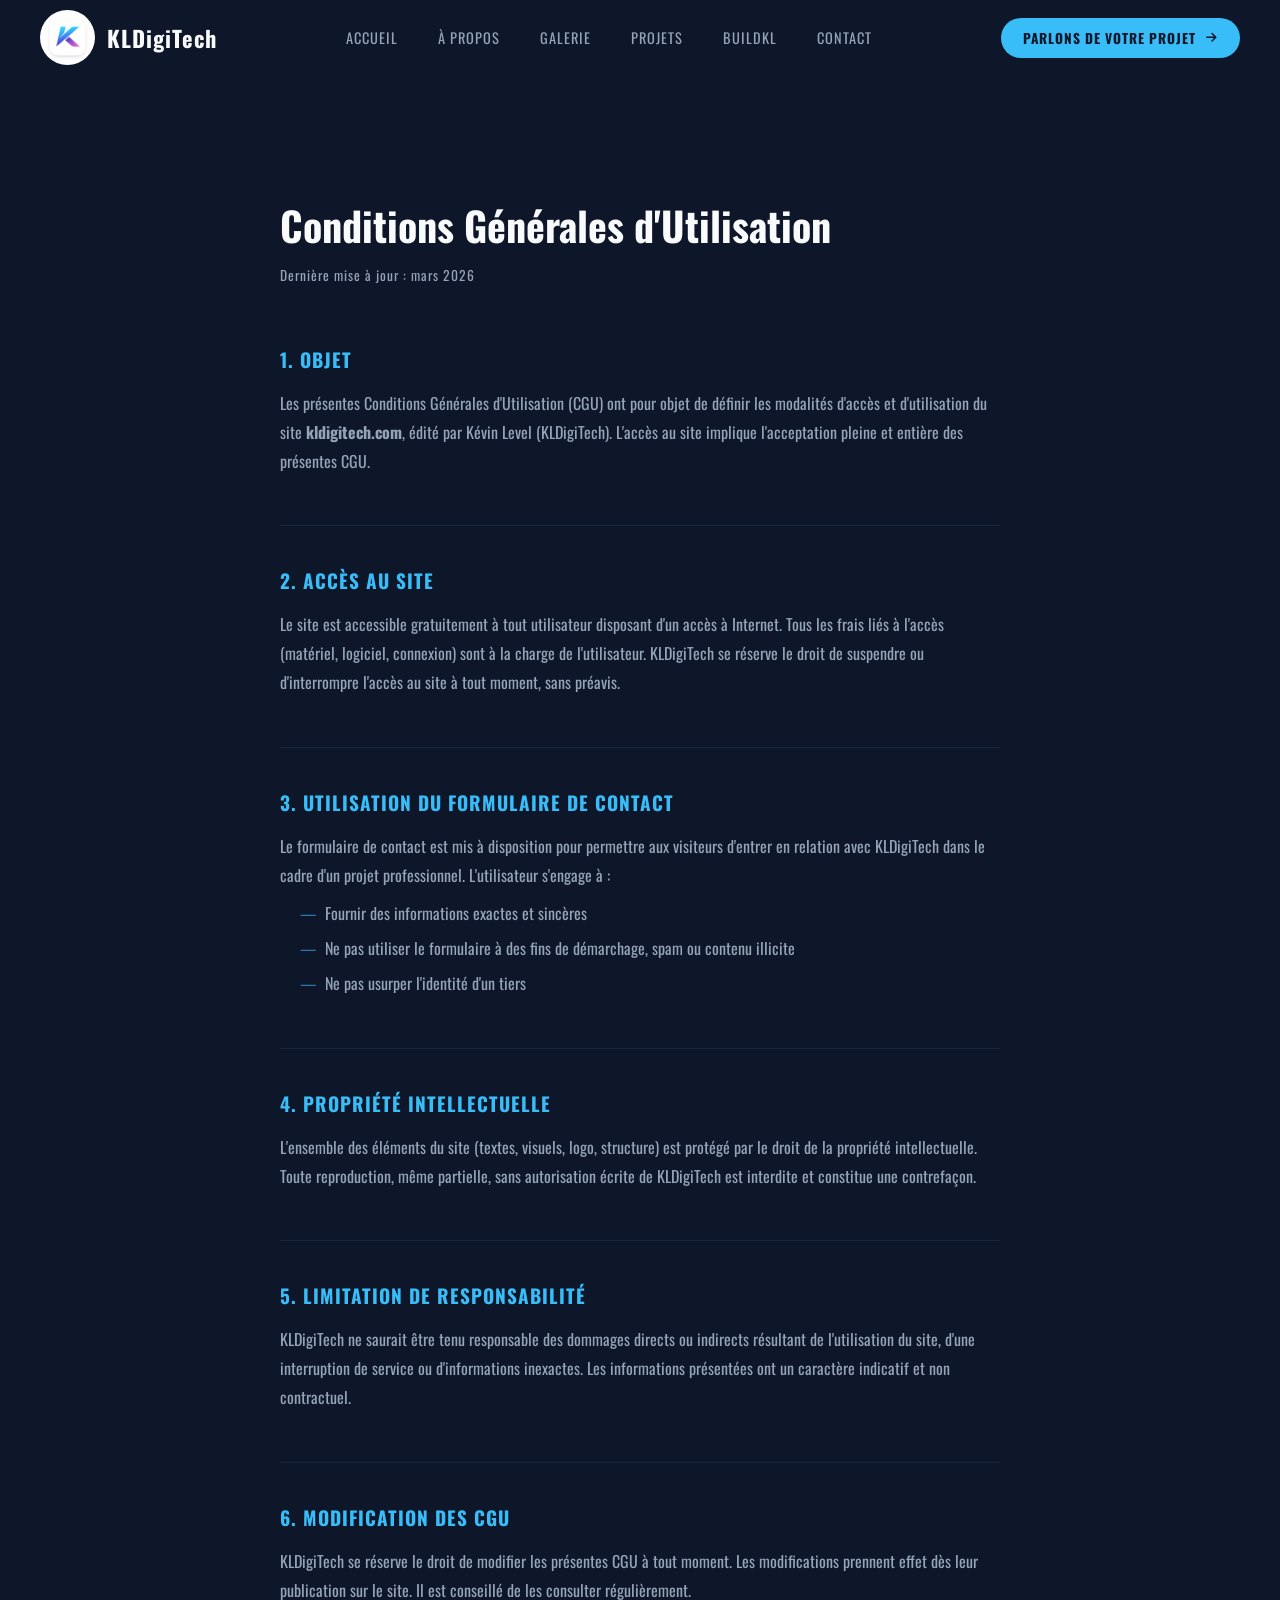
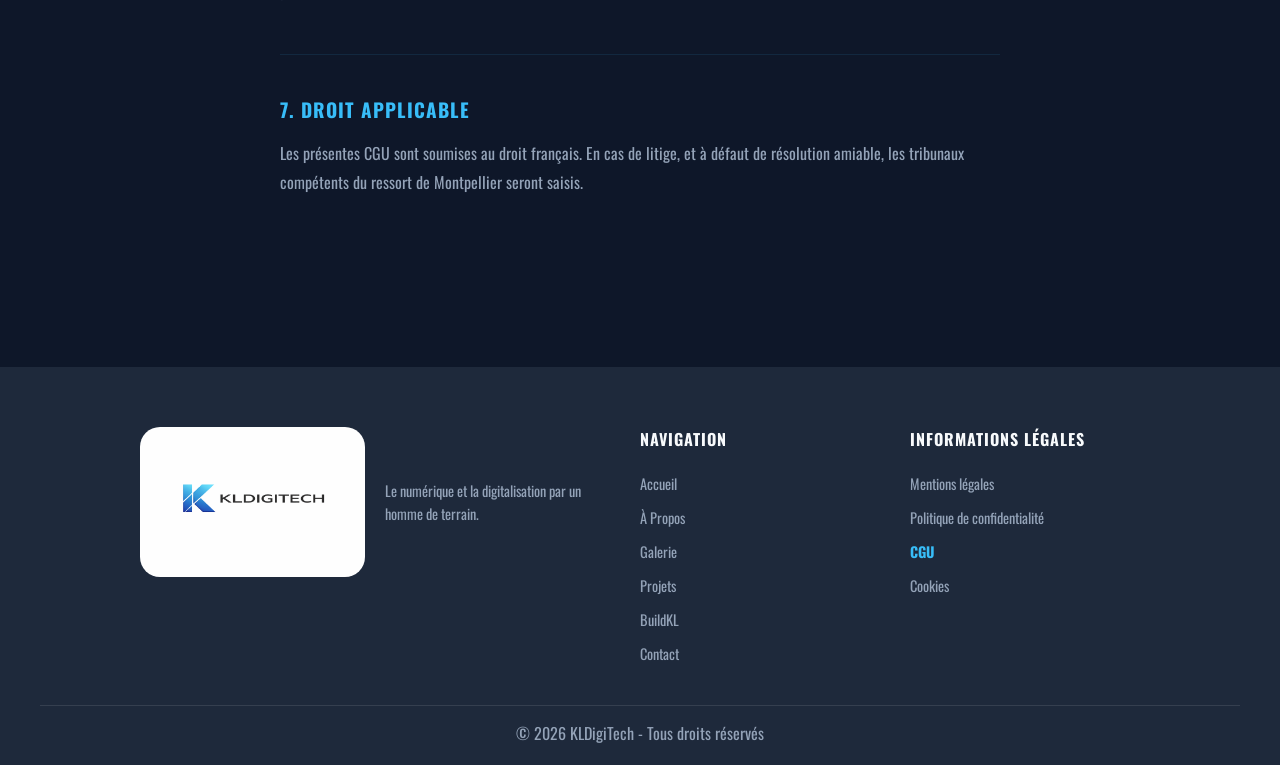
==== commit c580c47d: "changement de logo" ====
--- a/Info-Legales/cgu.html
+++ b/Info-Legales/cgu.html
@@ -3,8 +3,8 @@
   <head>
     <meta charset="UTF-8">
     <meta name="viewport" content="width=device-width, initial-scale=1.0">
-    <meta name="description" content="Politique de confidentialité de DigitAlu">
-    <title>Politique de Confidentialité - DigitAlu</title>
+    <meta name="description" content="Politique de confidentialité de KLDigiTech">
+    <title>Politique de Confidentialité - KLDigiTech</title>
     <link href="https://fonts.googleapis.com/css2?family=Oswald:wght@400;700&display=swap" rel="stylesheet">
     <link rel="stylesheet" href="../Css/style.css">
     <link rel="stylesheet" href="https://cdnjs.cloudflare.com/ajax/libs/font-awesome/6.5.0/css/all.min.css">
@@ -15,14 +15,15 @@
 <header class="navbar" id="navbar">
     <div class="navbar-inner">
         <a href="../index.html" class="navbar-logo">
-            <img src="../LOGO/logo-digitalu.png" alt="DigitAlu">
-            <span class="navbar-logo-text">DigitAlu</span>
+            <img src="../LOGO/min-icone-blanc.png" alt="KLDigiTech">
+            <span class="navbar-logo-text">KLDigiTech</span>
         </a>
         <nav class="navbar-nav">
             <a href="../index.html" class="nav-link">Accueil</a>
             <a href="../Pages/a-propos.html" class="nav-link">À Propos</a>
             <a href="../Pages/galerie.html" class="nav-link">Galerie</a>
             <a href="../Pages/projets.html" class="nav-link">Projets</a>
+            <a href="../Pages/buildkl.html" class="nav-link">BuildKL</a>
             <a href="../Pages/contact.html" class="nav-link">Contact</a>
         </nav>
         <div class="navbar-right">
@@ -40,6 +41,7 @@
         <a href="../Pages/a-propos.html" class="nav-link-mobile">À Propos</a>
         <a href="../Pages/galerie.html" class="nav-link-mobile">Galerie</a>
         <a href="../Pages/projets.html" class="nav-link-mobile">Projets</a>
+        <a href="../Pages/buildkl.html" class="nav-link-mobile">BuildKL</a>
         <a href="../Pages/contact.html" class="nav-link-mobile">Contact</a>
         <a href="../Pages/contact.html" class="navbar-cta-mobile">Parlons de votre projet →</a>
     </div>
@@ -52,17 +54,17 @@
  
         <div class="legal-block">
             <h2>1. Objet</h2>
-            <p>Les présentes Conditions Générales d'Utilisation (CGU) ont pour objet de définir les modalités d'accès et d'utilisation du site <strong>digitalu.fr</strong>, édité par Kévin Level (DigitAlu). L'accès au site implique l'acceptation pleine et entière des présentes CGU.</p>
+            <p>Les présentes Conditions Générales d'Utilisation (CGU) ont pour objet de définir les modalités d'accès et d'utilisation du site <strong>kldigitech.com</strong>, édité par Kévin Level (KLDigiTech). L'accès au site implique l'acceptation pleine et entière des présentes CGU.</p>
         </div>
  
         <div class="legal-block">
             <h2>2. Accès au site</h2>
-            <p>Le site est accessible gratuitement à tout utilisateur disposant d'un accès à Internet. Tous les frais liés à l'accès (matériel, logiciel, connexion) sont à la charge de l'utilisateur. DigitAlu se réserve le droit de suspendre ou d'interrompre l'accès au site à tout moment, sans préavis.</p>
+            <p>Le site est accessible gratuitement à tout utilisateur disposant d'un accès à Internet. Tous les frais liés à l'accès (matériel, logiciel, connexion) sont à la charge de l'utilisateur. KLDigiTech se réserve le droit de suspendre ou d'interrompre l'accès au site à tout moment, sans préavis.</p>
         </div>
  
         <div class="legal-block">
             <h2>3. Utilisation du formulaire de contact</h2>
-            <p>Le formulaire de contact est mis à disposition pour permettre aux visiteurs d'entrer en relation avec DigitAlu dans le cadre d'un projet professionnel. L'utilisateur s'engage à :</p>
+            <p>Le formulaire de contact est mis à disposition pour permettre aux visiteurs d'entrer en relation avec KLDigiTech dans le cadre d'un projet professionnel. L'utilisateur s'engage à :</p>
             <ul>
                 <li>Fournir des informations exactes et sincères</li>
                 <li>Ne pas utiliser le formulaire à des fins de démarchage, spam ou contenu illicite</li>
@@ -72,17 +74,17 @@
  
         <div class="legal-block">
             <h2>4. Propriété intellectuelle</h2>
-            <p>L'ensemble des éléments du site (textes, visuels, logo, structure) est protégé par le droit de la propriété intellectuelle. Toute reproduction, même partielle, sans autorisation écrite de DigitAlu est interdite et constitue une contrefaçon.</p>
+            <p>L'ensemble des éléments du site (textes, visuels, logo, structure) est protégé par le droit de la propriété intellectuelle. Toute reproduction, même partielle, sans autorisation écrite de KLDigiTech est interdite et constitue une contrefaçon.</p>
         </div>
  
         <div class="legal-block">
             <h2>5. Limitation de responsabilité</h2>
-            <p>DigitAlu ne saurait être tenu responsable des dommages directs ou indirects résultant de l'utilisation du site, d'une interruption de service ou d'informations inexactes. Les informations présentées ont un caractère indicatif et non contractuel.</p>
+            <p>KLDigiTech ne saurait être tenu responsable des dommages directs ou indirects résultant de l'utilisation du site, d'une interruption de service ou d'informations inexactes. Les informations présentées ont un caractère indicatif et non contractuel.</p>
         </div>
  
         <div class="legal-block">
             <h2>6. Modification des CGU</h2>
-            <p>DigitAlu se réserve le droit de modifier les présentes CGU à tout moment. Les modifications prennent effet dès leur publication sur le site. Il est conseillé de les consulter régulièrement.</p>
+            <p>KLDigiTech se réserve le droit de modifier les présentes CGU à tout moment. Les modifications prennent effet dès leur publication sur le site. Il est conseillé de les consulter régulièrement.</p>
         </div>
  
         <div class="legal-block">
@@ -95,7 +97,7 @@
 <footer>
   <div class="footer-grid">
     <div class="footer-brand">
-      <img src="../LOGO/logo-digitalu.png" alt="Logo DigitAlu">
+      <img src="../LOGO/Logo-societe-FBlanc.png" alt="Logo KLDigiTech">
       <p>Le numérique et la digitalisation par un homme de terrain.</p>
     </div>
     <div class="footer-links">
@@ -105,6 +107,7 @@
         <li><a href="../Pages/a-propos.html">À Propos</a></li>
         <li><a href="../Pages/galerie.html">Galerie</a></li>
         <li><a href="../Pages/projets.html">Projets</a></li>
+        <li><a href="../Pages/buildkl.html">BuildKL</a></li>
         <li><a href="../Pages/contact.html">Contact</a></li>
       </ul>
     </div>
@@ -119,7 +122,7 @@
     </div>
   </div>
   <div class="footer-bottom">
-    <p>© 2026 DigitAlu - Tous droits réservés</p>
+    <p>© 2026 KLDigiTech - Tous droits réservés</p>
   </div>
 </footer>
 
--- a/Css/style.css
+++ b/Css/style.css
@@ -60,11 +60,10 @@
     transition: opacity 0.3s ease;
 }
 
-.navbar-logo:hover { opacity: 0.8; }
-
 .navbar-logo img {
-    width: 42px;
-    height: 42px;
+    width: 55px;
+    height: 55px;
+    border-radius: 50%;
     object-fit: contain;
 }
 
@@ -114,9 +113,13 @@
 }
 
 .nav-link:hover::after,
-.nav-link.active::after { width: 60%; }
-
-.nav-link.active { color: var(--text-primary); }
+.nav-link.active::after {
+    width: 60%;
+}
+
+.nav-link.active {
+    color: var(--text-primary);
+}
 
 .navbar-right {
     display: flex;
@@ -153,7 +156,9 @@
     transform: translateY(-2px);
 }
 
-.navbar-cta:hover i { transform: translateX(4px); }
+.navbar-cta:hover i {
+    transform: translateX(4px);
+}
 
 .navbar-burger {
     display: none;
@@ -174,9 +179,17 @@
     transition: all 0.3s ease;
 }
 
-.navbar-burger.open span:nth-child(1) { transform: translateY(7px) rotate(45deg); }
-.navbar-burger.open span:nth-child(2) { opacity: 0; }
-.navbar-burger.open span:nth-child(3) { transform: translateY(-7px) rotate(-45deg); }
+.navbar-burger.open span:nth-child(1) {
+    transform: translateY(7px) rotate(45deg);
+}
+
+.navbar-burger.open span:nth-child(2) {
+    opacity: 0;
+}
+
+.navbar-burger.open span:nth-child(3) {
+    transform: translateY(-7px) rotate(-45deg);
+}
 
 .navbar-mobile {
     display: none;
@@ -186,11 +199,20 @@
     animation: slideDown 0.3s ease;
 }
 
-.navbar-mobile.open { display: flex; }
+.navbar-mobile.open {
+    display: flex;
+}
 
 @keyframes slideDown {
-    from { opacity: 0; transform: translateY(-10px); }
-    to { opacity: 1; transform: translateY(0); }
+    from {
+        opacity: 0;
+        transform: translateY(-10px);
+    }
+
+    to {
+        opacity: 1;
+        transform: translateY(0);
+    }
 }
 
 .nav-link-mobile {
@@ -286,7 +308,7 @@
     margin-top: 40px;
     padding: 15px 35px;
     border: 2px solid transparent;
-    background-color: lightslategray;
+    background-color: var(--accent);
     color: var(--bg-primary);
     border-radius: 30px;
     text-decoration: none;
@@ -309,27 +331,36 @@
 
 /* ===== STATS ===== */
 .stats {
-    padding: 80px 40px;
+    padding: 0px 40px;
     width: 100%;
 }
 
 .stats-grid {
     display: grid;
-    grid-template-columns: repeat(4, 1fr);
-    grid-auto-rows: 160px;
-    justify-content: center;
+    grid-template-columns: repeat(3, 1fr);
+    grid-auto-rows: minmax(160px, auto);
     gap: 30px;
     max-width: 1000px;
     margin: 0 auto;
     width: 100%;
 }
 
-.stat-card:nth-child(1),
-.stat-card:nth-child(2),
-.stat-card:nth-child(3),
+.stat-card:nth-child(1) {
+    grid-column: span 1;
+    grid-row: span 2;
+}
+
+.stat-card:nth-child(2) {
+    grid-column: span 1;
+}
+
+.stat-card:nth-child(3) {
+    grid-column: span 1;
+    grid-row: span 2;
+}
+
 .stat-card:nth-child(4) {
-    grid-column: span 2;
-    grid-row: auto;
+    grid-column: span 1;
 }
 
 .stat-card {
@@ -339,7 +370,7 @@
     height: 100%;
     align-items: center;
     text-align: center;
-    padding: 30px 20px;
+    padding: 25px 15px;
     border-radius: 15px;
     border: 1px solid rgba(241, 241, 241, 0.8);
     transition: all 0.3s ease;
@@ -353,7 +384,10 @@
     border-color: var(--accent);
 }
 
-.stat-icon { font-size: 2.5rem; margin-bottom: 15px; }
+.stat-icon {
+    font-size: 2.5rem;
+    margin-bottom: 15px;
+}
 
 .stat-number {
     font-size: 1.8rem;
@@ -363,7 +397,7 @@
 }
 
 .stat-label {
-    font-size: 0.9rem;
+    font-size: 0.8rem;
     font-family: 'Oswald', sans-serif;
     color: var(--text-secondary);
     margin-top: 8px;
@@ -393,10 +427,21 @@
     width: 100%;
 }
 
-.service-card:nth-child(1) { grid-column: span 2; }
-.service-card:nth-child(2) { grid-row: span 2; }
-.service-card:nth-child(3) { grid-row: span 2; }
-.service-card:nth-child(4) { grid-column: span 2; }
+.service-card:nth-child(1) {
+    grid-column: span 2;
+}
+
+.service-card:nth-child(2) {
+    grid-row: span 2;
+}
+
+.service-card:nth-child(3) {
+    grid-row: span 2;
+}
+
+.service-card:nth-child(4) {
+    grid-column: span 2;
+}
 
 .service-card {
     display: flex;
@@ -412,14 +457,22 @@
     background-color: rgba(30, 41, 59, 0.8);
     box-shadow: 0 4px 20px rgba(0, 0, 0, 0.3);
 }
-
+.service-card img{
+    width: 100px;
+    height: 100px;
+    margin-bottom: 20px;
+    border-radius: 50%;
+}
 .service-card:hover {
     box-shadow: 0 0 20px rgba(56, 189, 248, 0.3);
     transform: translateY(-10px);
     border-color: var(--accent);
 }
 
-.service-icon { font-size: 2.5rem; margin-bottom: 15px; }
+.service-icon {
+    font-size: 2.5rem;
+    margin-bottom: 15px;
+}
 
 .service-card h3 {
     font-family: 'Oswald', sans-serif;
@@ -430,7 +483,7 @@
 
 .service-card p {
     font-family: 'Oswald', sans-serif;
-    font-size: 0.9rem;
+    font-size: 0.8rem;
     color: var(--text-secondary);
     line-height: 1.6;
 }
@@ -487,9 +540,9 @@
 }
 
 .footer-brand img {
-    width: 80px;
-    height: 80px;
-    object-fit: contain;
+    width: 250px;
+    height: 150px;
+    border-radius: 20px;
 }
 
 .footer-brand p {
@@ -527,7 +580,9 @@
 }
 
 .footer-links a:hover,
-.footer-legal a:hover { color: var(--accent); }
+.footer-legal a:hover {
+    color: var(--accent);
+}
 
 .footer-links ul li a.active,
 .footer-legal ul li a.active {
@@ -543,6 +598,168 @@
     margin-top: 40px;
     color: var(--text-secondary);
     border-top: 1px solid rgba(255, 255, 255, 0.1);
+}
+
+/* ===== BuildKL ===== */
+.BuildKL {
+
+    display: flex;
+    flex-direction: column;
+    justify-content: center;
+    max-width: 1200px;
+    margin: 0 auto;
+    padding: 120px 40px 80px;
+}
+
+.BuildKL-hero {
+    display: flex;
+    flex-direction: column;
+    align-items: center;
+    font-family: 'Oswald', sans-serif;
+    margin-bottom: 40px;
+}
+.BuildKL-hero img{
+    width: 150px;
+    height: 150px;
+    border-radius: 50%;
+}
+.BuildKL-hero h1 {
+    color: var(--text-primary);
+    font-size: 4rem;
+}
+
+.BuildKL-badge {
+    font-family: 'Oswald', sans-serif;
+    font-size: 0.9rem;
+    letter-spacing: 4px;
+    text-transform: uppercase;
+    color: var(--accent);
+    margin-bottom: 20px;
+    border: 3px solid rgba(56, 189, 248, 0.3);
+    display: inline-block;
+    padding: 6px 14px;
+    border-radius: 20px;
+}
+
+.BuildKL-problemes {
+    display: flex;
+    flex-direction: column;
+    align-items: center;
+    font-family: 'Oswald', sans-serif;
+    margin-bottom: 40px;
+    max-width: 1200px;
+}
+
+.BuildKL-problemes h2 {
+    margin-bottom: 40px;
+    font-size: 3rem;
+    color: var(--text-primary);
+}
+
+.problem-grid {
+    display: grid;
+    grid-template-columns: repeat(2, 1fr);
+    gap: 20px;
+}
+
+.problem-card {
+    border: 1px solid rgba(56, 189, 248, 0.3);
+    padding: 10px 20px;
+    border-radius: 15px;
+    background-color: rgba(30, 41, 59, 0.8);
+    display: flex;
+    align-items: center;
+    gap: 30px;
+    min-height: 100px
+}
+
+.problem-card:hover {
+    transform: translateY(-5px);
+    border-color: var(--accent);
+    box-shadow: 0 0 20px rgba(56, 189, 248, 0.2);
+    transition: all 0.5s ease;
+}
+
+.problem-card span {
+    font-size: 3rem;
+    min-width: 40px;
+}
+
+.problem-card p {
+    font-family: 'Oswald', sans-serif;
+    font-size: 1rem;
+    color: var(--text-secondary);
+    line-height: 1.6;
+}
+
+.BuildKL-solution {
+    display: flex;
+    flex-direction: column;
+    align-items: center;
+    font-family: 'Oswald', sans-serif;
+    margin-bottom: 40px;
+    max-width: 1200px;
+}
+
+.solution-grid {
+    display: grid;
+    grid-template-columns: repeat(3, 1fr);
+    gap: 40px;
+
+}
+
+.solution-card {
+    border: 1px solid rgba(56, 189, 248, 0.3);
+    padding: 10px 20px;
+    border-radius: 15px;
+    background-color: rgba(30, 41, 59, 0.8);
+    display: flex;
+    flex-direction: column;
+    align-items: center;
+    gap: 30px;
+    transition: all 0.5s ease;
+}
+
+.solution-card:hover {
+    transform: translateY(-5px);
+    border-color: var(--accent);
+    box-shadow: 0 0 20px rgba(56, 189, 248, 0.2);
+
+}
+
+.BuildKL-solution h2 {
+    font-size: 3rem;
+    margin-bottom: 40px;
+    color: var(--text-primary);
+}
+
+.BuildKL-solution span {
+    font-size: 3rem;
+    min-width: 40px;
+}
+
+.BuildKL-teaser {
+    border: 1px solid rgba(56, 189, 248, 0.3);
+    padding: 40px 20px;
+    border-radius: 15px;
+    background-color: rgba(30, 41, 59, 0.8);
+    display: flex;
+    flex-direction: column;
+    align-items: center;
+    gap: 30px;
+    margin-top: 40px;
+    font-family: 'Oswald', sans-serif
+}
+
+.BuildKL-teaser h2 {
+    color: var(--text-primary);
+    font-size: 3rem;
+    text-align: center;
+}
+
+.BuildKL-teaser p {
+    text-align: center;
+    font-size: 1.5rem;
 }
 
 /* ===== CONTACT ===== */
@@ -606,14 +823,16 @@
     pointer-events: none;
 }
 
-.input-group textarea ~ label { top: 25px; }
-
-.input-group input:focus ~ label,
-.input-group input:not(:placeholder-shown) ~ label,
-.input-group textarea:focus ~ label,
-.input-group textarea:not(:placeholder-shown) ~ label,
-.input-group select:focus ~ label,
-.input-group select:not([value=""]):valid ~ label {
+.input-group textarea~label {
+    top: 25px;
+}
+
+.input-group input:focus~label,
+.input-group input:not(:placeholder-shown)~label,
+.input-group textarea:focus~label,
+.input-group textarea:not(:placeholder-shown)~label,
+.input-group select:focus~label,
+.input-group select:not([value=""]):valid~label {
     top: -12px;
     left: 10px;
     font-size: 1rem;
@@ -657,20 +876,51 @@
     transform: translate(-50%, -50%);
 }
 
-.btn-text { transition: opacity 0.3s ease; }
-.btn-contact:hover .btn-text { opacity: 0; }
-.btn-contact.sending::after { display: none; }
-.btn-contact.sending:hover::after { display: none; }
-.btn-contact.sent:hover::after { display: none; }
-.btn-contact.sent:hover .btn-text { opacity: 1; }
-.btn-contact.sent:hover { font-size: 1rem; background-color: lightslategray; border: 2px solid transparent; }
-.btn-contact.sending { background-color: transparent; border: none; }
-.btn-contact.sent { background-color: lightslategray; border: 2px solid transparent; font-size: 1rem; }
+.btn-text {
+    transition: opacity 0.3s ease;
+}
+
+.btn-contact:hover .btn-text {
+    opacity: 0;
+}
+
+.btn-contact.sending::after {
+    display: none;
+}
+
+.btn-contact.sending:hover::after {
+    display: none;
+}
+
+.btn-contact.sent:hover::after {
+    display: none;
+}
+
+.btn-contact.sent:hover .btn-text {
+    opacity: 1;
+}
+
+.btn-contact.sent:hover {
+    font-size: 1rem;
+    background-color: lightslategray;
+    border: 2px solid transparent;
+}
+
+.btn-contact.sending {
+    background-color: transparent;
+    border: none;
+}
+
+.btn-contact.sent {
+    background-color: lightslategray;
+    border: 2px solid transparent;
+    font-size: 1rem;
+}
 
 .rgpd-group {
     display: flex;
     flex-direction: row;
-    align-items: flex-start;
+    align-items: center;
     gap: 10px;
 }
 
@@ -711,8 +961,58 @@
     cursor: pointer;
 }
 
+.form-group {
+    margin-bottom: 35px;
+}
+
+.form-group label {
+    display: block;
+    font-family: 'Oswald', sans-serif;
+    font-size: 0.9rem;
+    color: var(--text-primary);
+    margin-bottom: 10px;
+    letter-spacing: 1px;
+}
+
+.form-group input[type="file"] {
+    display: none;
+}
+
+.file-label {
+    display: flex;
+    align-items: center;
+    gap: 12px;
+    padding: 15px 20px;
+    border: 1px dashed rgba(56, 189, 248, 0.4);
+    border-radius: 8px;
+    cursor: pointer;
+    font-family: 'Oswald', sans-serif;
+    font-size: 0.9rem;
+    color: var(--text-primary);
+    transition: all 0.3s ease;
+}
+
+.file-label:hover {
+    border-color: var(--accent);
+    color: var(--accent);
+    background: rgba(56, 189, 248, 0.05);
+}
+
+.file-label i {
+    font-size: 1.2rem;
+    color: var(--accent);
+}
+
+.help-text {
+    font-size: 0.8rem;
+    color: white;
+    margin-top: 5px;
+}
+
 /* ===== A PROPOS ===== */
-.accent { color: var(--accent); }
+.accent {
+    color: var(--accent);
+}
 
 .about-hero {
     display: grid;
@@ -818,7 +1118,9 @@
     border-color: rgba(56, 189, 248, 0.3);
 }
 
-.about-card-icon { font-size: 2rem; }
+.about-card-icon {
+    font-size: 2rem;
+}
 
 .about-hero-card p {
     font-family: 'Oswald', sans-serif;
@@ -841,10 +1143,24 @@
 }
 
 .vision-quote {
-    max-width: 800px;
+    max-width: 1000px;
+    width: 90%;
     margin: 0 auto;
-    text-align: center;
+    text-align: left;
     position: relative;
+    display: flex;
+    flex-direction: row;
+    align-items: center;
+    gap: 60px;
+}
+
+.vision-quote img {
+    width: 280px;
+    height: 280px;
+    object-fit: cover;
+    border-radius: 50%;
+    margin-bottom: 20px;
+    object-position: center top;
 }
 
 .vision-quote-mark {
@@ -862,9 +1178,13 @@
     color: var(--text-primary);
     line-height: 1.8;
     margin-bottom: 30px;
-}
-
-.vision-quote strong { color: var(--accent); }
+    max-width: 600px;
+    text-align: left;
+}
+
+.vision-quote strong {
+    color: var(--accent);
+}
 
 .vision-signature {
     font-family: 'Oswald', sans-serif;
@@ -970,7 +1290,9 @@
     display: block;
 }
 
-.competence-group { margin-bottom: 60px; }
+.competence-group {
+    margin-bottom: 60px;
+}
 
 .competence h3 {
     font-family: 'Oswald', sans-serif;
@@ -1017,7 +1339,9 @@
     background: linear-gradient(135deg, rgba(56, 189, 248, 0.1), rgba(30, 41, 59, 0.9));
 }
 
-.competence-card i { font-size: 36px; }
+.competence-card i {
+    font-size: 36px;
+}
 
 .competence-card:hover {
     box-shadow: 0 0 20px rgba(56, 189, 248, 0.3);
@@ -1178,7 +1502,9 @@
     transition: transform 0.4s ease;
 }
 
-.galerie-item:hover img { transform: scale(1.04); }
+.galerie-item:hover img {
+    transform: scale(1.04);
+}
 
 .galerie-overlay {
     position: absolute;
@@ -1192,7 +1518,9 @@
     padding: 20px;
 }
 
-.galerie-item:hover .galerie-overlay { opacity: 1; }
+.galerie-item:hover .galerie-overlay {
+    opacity: 1;
+}
 
 .galerie-overlay-titre {
     font-family: 'Oswald', sans-serif;
@@ -1226,7 +1554,9 @@
     font-size: 0.8rem;
 }
 
-.galerie-item.hidden { display: none; }
+.galerie-item.hidden {
+    display: none;
+}
 
 .lightbox {
     position: fixed;
@@ -1239,7 +1569,9 @@
     padding: 20px;
 }
 
-.lightbox.open { display: flex; }
+.lightbox.open {
+    display: flex;
+}
 
 .lightbox-inner {
     position: relative;
@@ -1256,7 +1588,9 @@
     border: 1px solid rgba(56, 189, 248, 0.2);
 }
 
-.lightbox-info { margin-top: 20px; }
+.lightbox-info {
+    margin-top: 20px;
+}
 
 .lightbox-titre {
     font-family: 'Oswald', sans-serif;
@@ -1320,8 +1654,13 @@
     color: var(--bg-primary);
 }
 
-.lightbox-prev { left: 20px; }
-.lightbox-next { right: 20px; }
+.lightbox-prev {
+    left: 20px;
+}
+
+.lightbox-next {
+    right: 20px;
+}
 
 .lightbox-compteur {
     font-family: 'Oswald', sans-serif;
@@ -1379,8 +1718,13 @@
     align-items: center;
 }
 
-.projet-card:nth-child(even) { direction: rtl; }
-.projet-card:nth-child(even) > * { direction: ltr; }
+.projet-card:nth-child(even) {
+    direction: rtl;
+}
+
+.projet-card:nth-child(even)>* {
+    direction: ltr;
+}
 
 .projet-mockup {
     border-radius: 12px;
@@ -1410,9 +1754,17 @@
     border-radius: 50%;
 }
 
-.mockup-barre span:nth-child(1) { background: #ff5f57; }
-.mockup-barre span:nth-child(2) { background: #febc2e; }
-.mockup-barre span:nth-child(3) { background: #28c840; }
+.mockup-barre span:nth-child(1) {
+    background: #ff5f57;
+}
+
+.mockup-barre span:nth-child(2) {
+    background: #febc2e;
+}
+
+.mockup-barre span:nth-child(3) {
+    background: #28c840;
+}
 
 .mockup-url {
     font-family: 'Oswald', sans-serif;
@@ -1454,8 +1806,15 @@
 }
 
 @keyframes float {
-    0%, 100% { transform: translateY(0); }
-    50% { transform: translateY(-10px); }
+
+    0%,
+    100% {
+        transform: translateY(0);
+    }
+
+    50% {
+        transform: translateY(-10px);
+    }
 }
 
 .wip-contenu p {
@@ -1601,8 +1960,13 @@
     z-index: 2;
 }
 
-.slider-prev { left: 10px; }
-.slider-next { right: 10px; }
+.slider-prev {
+    left: 10px;
+}
+
+.slider-next {
+    right: 10px;
+}
 
 .slider-prev:hover,
 .slider-next:hover {
@@ -1662,7 +2026,9 @@
     border-bottom: 1px solid rgba(56, 189, 248, 0.1);
 }
 
-.legal-block:last-child { border-bottom: none; }
+.legal-block:last-child {
+    border-bottom: none;
+}
 
 .legal-block h2 {
     font-size: 1.2rem;
@@ -1706,10 +2072,13 @@
     transition: opacity 0.3s ease;
 }
 
-.legal-block a:hover { opacity: 0.7; }
+.legal-block a:hover {
+    opacity: 0.7;
+}
 
 /* ===== MEDIA QUERIES ===== */
 @media (max-width: 1024px) {
+
     .stats-grid,
     .service-grid,
     .competence-grid {
@@ -1722,14 +2091,21 @@
         margin-top: 40px;
     }
 
-    .galerie-grid { columns: 2; }
+    .galerie-grid {
+        columns: 2;
+    }
 }
 
 @media (max-width: 768px) {
+
     .navbar-nav,
-    .navbar-cta { display: none; }
-
-    .navbar-burger { display: flex; }
+    .navbar-cta {
+        display: none;
+    }
+
+    .navbar-burger {
+        display: flex;
+    }
 
     .navbar {
         background: rgba(15, 23, 42, 0.95);
@@ -1741,45 +2117,85 @@
         padding: 40px 20px;
     }
 
-    .about-vision-new { padding: 60px 20px; }
-    .about-timeline { padding: 60px 20px; }
-    .vision-quote p { font-size: 1rem; }
+    .vision-quote {
+        flex-direction: column;
+    }
+
+    .about-vision-new {
+        padding: 60px 20px;
+    }
+
+    .about-timeline {
+        padding: 60px 20px;
+    }
+
+    .vision-quote p {
+        font-size: 1rem;
+    }
 
     .projet-card {
         grid-template-columns: 1fr;
         gap: 30px;
     }
 
-    .projet-card:nth-child(even) { direction: ltr; }
-
-    .projets-page { padding: 100px 20px 60px; }
-    .projets-grid { gap: 60px; }
+    .projet-card:nth-child(even) {
+        direction: ltr;
+    }
+
+    .projets-page {
+        padding: 100px 20px 60px;
+    }
+
+    .projets-grid {
+        gap: 60px;
+    }
 }
 
 @media (max-width: 600px) {
-    .galerie-page { padding: 100px 20px 60px; }
-    .galerie-grid { columns: 1; }
-    .galerie-header h1 { font-size: 1.8rem; }
-    .lightbox-nav { display: none; }
+    .galerie-page {
+        padding: 100px 20px 60px;
+    }
+
+    .galerie-grid {
+        columns: 1;
+    }
+
+    .galerie-header h1 {
+        font-size: 1.8rem;
+    }
+
+    .lightbox-nav {
+        display: none;
+    }
 }
 
 @media (max-width: 480px) {
-    .hero h1 { font-size: 1.5rem; }
+    .hero h1 {
+        font-size: 1.5rem;
+    }
 
     .hero-content {
         width: 90%;
         margin: 0 auto;
     }
 
-    .hero-subtitle { font-size: 1rem; }
+    .hero-subtitle {
+        font-size: 1rem;
+    }
 
     .stats-grid,
     .service-grid,
-    .competence-grid { grid-template-columns: 1fr; }
-
-    .work-grid { grid-template-columns: repeat(2, 1fr); }
-
-    .footer-grid { grid-template-columns: 1fr; }
+    .competence-grid {
+        grid-template-columns: 1fr;
+    }
+
+    .work-grid {
+        grid-template-columns: repeat(2, 1fr);
+    }
+
+    .footer-grid {
+        grid-template-columns: 1fr;
+    }
 
     .service-card:nth-child(1),
     .service-card:nth-child(2),
@@ -1789,11 +2205,31 @@
         grid-row: span 1;
     }
 
-    .service-grid { grid-template-columns: 1fr; }
-    .competence h3 { margin-bottom: 20px; }
-    .competence-grid { grid-auto-rows: auto; }
-    .about-hero { padding-top: 80px; }
-    .about-hero-content h1 { font-size: 2rem; }
-    .about-hero-visual { grid-template-columns: 1fr 1fr; }
-    .about-hero-stats { gap: 15px; }
+    .service-grid {
+        grid-template-columns: 1fr;
+    }
+
+    .competence h3 {
+        margin-bottom: 20px;
+    }
+
+    .competence-grid {
+        grid-auto-rows: auto;
+    }
+
+    .about-hero {
+        padding-top: 80px;
+    }
+
+    .about-hero-content h1 {
+        font-size: 2rem;
+    }
+
+    .about-hero-visual {
+        grid-template-columns: 1fr 1fr;
+    }
+
+    .about-hero-stats {
+        gap: 15px;
+    }
 }
